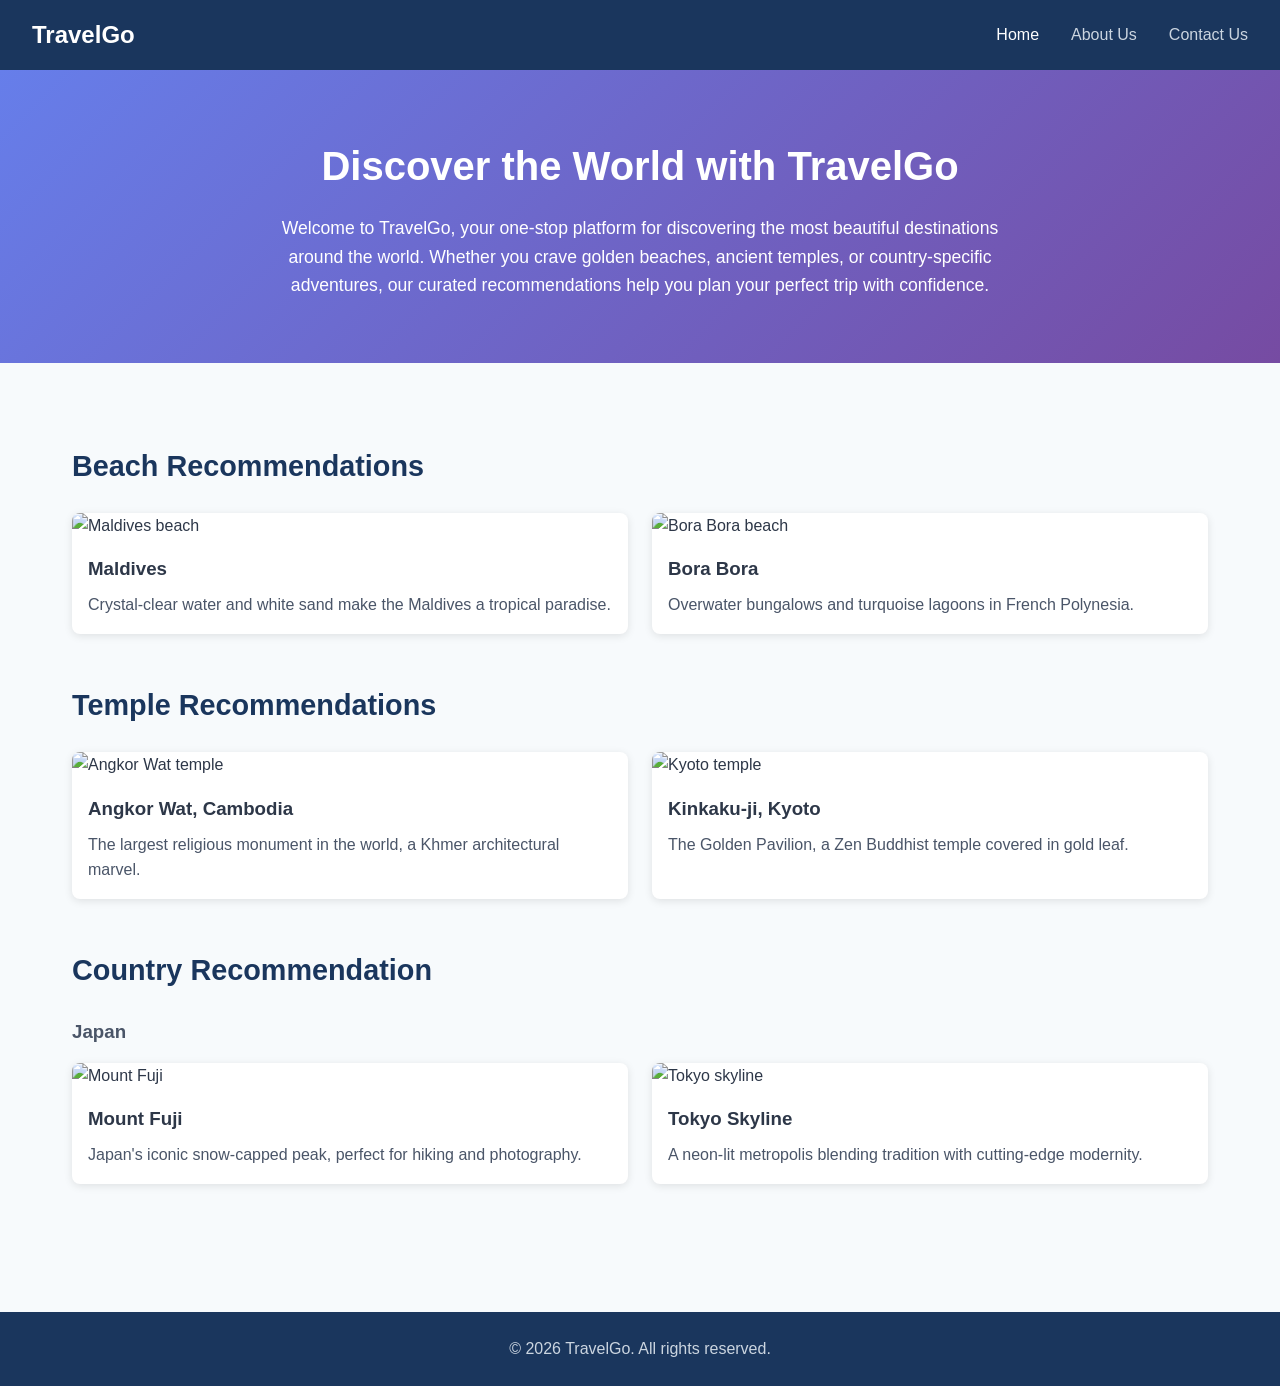
==== index.html @ f512ba94 "feat: initial travel recommendations site" ====
<!DOCTYPE html>
<html lang="en">
<head>
  <meta charset="UTF-8">
  <meta name="viewport" content="width=device-width, initial-scale=1.0">
  <title>TravelGo - Discover the World</title>
  <link rel="stylesheet" href="styles.css">
</head>
<body>
  <nav class="navbar">
    <div class="nav-brand">TravelGo</div>
    <ul class="nav-links">
      <li><a href="index.html" class="active">Home</a></li>
      <li><a href="about.html">About Us</a></li>
      <li><a href="contact.html">Contact Us</a></li>
    </ul>
  </nav>

  <header class="hero">
    <h1>Discover the World with TravelGo</h1>
    <p class="intro">
      Welcome to TravelGo, your one-stop platform for discovering the most beautiful destinations around the world. Whether you crave golden beaches, ancient temples, or country-specific adventures, our curated recommendations help you plan your perfect trip with confidence.
    </p>
  </header>

  <main>
    <section class="recommendations">
      <h2>Beach Recommendations</h2>
      <div class="cards">
        <article class="card">
          <img src="https://images.unsplash.com/photo-1507525428034-b723cf961d3e?w=600" alt="Maldives beach">
          <h3>Maldives</h3>
          <p>Crystal-clear water and white sand make the Maldives a tropical paradise.</p>
        </article>
        <article class="card">
          <img src="https://images.unsplash.com/photo-1519046904884-53103b34b206?w=600" alt="Bora Bora beach">
          <h3>Bora Bora</h3>
          <p>Overwater bungalows and turquoise lagoons in French Polynesia.</p>
        </article>
      </div>
    </section>

    <section class="recommendations">
      <h2>Temple Recommendations</h2>
      <div class="cards">
        <article class="card">
          <img src="https://images.unsplash.com/photo-1532186651327-6ac23687d189?w=600" alt="Angkor Wat temple">
          <h3>Angkor Wat, Cambodia</h3>
          <p>The largest religious monument in the world, a Khmer architectural marvel.</p>
        </article>
        <article class="card">
          <img src="https://images.unsplash.com/photo-1528181304800-259b08848526?w=600" alt="Kyoto temple">
          <h3>Kinkaku-ji, Kyoto</h3>
          <p>The Golden Pavilion, a Zen Buddhist temple covered in gold leaf.</p>
        </article>
      </div>
    </section>

    <section class="recommendations">
      <h2>Country Recommendation</h2>
      <h3>Japan</h3>
      <div class="cards">
        <article class="card">
          <img src="https://images.unsplash.com/photo-1493780474015-ba834fd0ce2f?w=600" alt="Mount Fuji">
          <h3>Mount Fuji</h3>
          <p>Japan's iconic snow-capped peak, perfect for hiking and photography.</p>
        </article>
        <article class="card">
          <img src="https://images.unsplash.com/photo-1545569310-15c45fa18a3c?w=600" alt="Tokyo skyline">
          <h3>Tokyo Skyline</h3>
          <p>A neon-lit metropolis blending tradition with cutting-edge modernity.</p>
        </article>
      </div>
    </section>
  </main>

  <footer>
    <p>&copy; 2026 TravelGo. All rights reserved.</p>
  </footer>

  <script src="script.js"></script>
</body>
</html>
---- styles.css ----
* { box-sizing: border-box; margin: 0; padding: 0; }

body {
  font-family: -apple-system, BlinkMacSystemFont, "Segoe UI", Roboto, sans-serif;
  line-height: 1.6;
  color: #2d3748;
  background: #f7fafc;
}

.navbar {
  background: #1a365d;
  color: #fff;
  display: flex;
  align-items: center;
  justify-content: space-between;
  padding: 1rem 2rem;
  position: sticky;
  top: 0;
  z-index: 10;
}

.nav-brand { font-size: 1.5rem; font-weight: bold; }
.nav-links { display: flex; gap: 2rem; list-style: none; }
.nav-links a {
  color: #cbd5e0;
  text-decoration: none;
  transition: color 0.2s;
}
.nav-links a:hover, .nav-links a.active { color: #fff; }

.hero {
  background: linear-gradient(135deg, #667eea 0%, #764ba2 100%);
  color: #fff;
  text-align: center;
  padding: 4rem 2rem;
}
.hero h1 { font-size: 2.5rem; margin-bottom: 1rem; }
.intro { max-width: 720px; margin: 0 auto; font-size: 1.1rem; }

main { max-width: 1200px; margin: 0 auto; padding: 2rem; }

.recommendations { margin: 3rem 0; }
.recommendations h2 { font-size: 1.8rem; margin-bottom: 1.5rem; color: #1a365d; }
.recommendations > h3 { margin-bottom: 1rem; color: #4a5568; }

.cards {
  display: grid;
  grid-template-columns: repeat(auto-fit, minmax(280px, 1fr));
  gap: 1.5rem;
}

.card {
  background: #fff;
  border-radius: 8px;
  overflow: hidden;
  box-shadow: 0 2px 8px rgba(0,0,0,0.1);
  transition: transform 0.2s;
}
.card:hover { transform: translateY(-4px); }
.card img { width: 100%; height: 200px; object-fit: cover; }
.card h3 { padding: 1rem 1rem 0.5rem; }
.card p { padding: 0 1rem 1rem; color: #4a5568; }

.about, .contact { padding: 3rem 2rem; max-width: 800px; }
.about section, .contact section { margin: 2rem 0; }
.about h1, .contact h1 { color: #1a365d; margin-bottom: 1rem; }
.about h2 { margin: 1.5rem 0 0.5rem; color: #2d3748; }
.about ul { padding-left: 1.5rem; }

.contact-form { margin-top: 2rem; }
.form-group { margin-bottom: 1rem; }
.form-group label { display: block; margin-bottom: 0.25rem; font-weight: 600; }
.form-group input, .form-group textarea {
  width: 100%;
  padding: 0.6rem;
  border: 1px solid #cbd5e0;
  border-radius: 4px;
  font: inherit;
}

.btn-submit {
  background: #1a365d;
  color: #fff;
  padding: 0.75rem 2rem;
  border: none;
  border-radius: 4px;
  font-size: 1rem;
  cursor: pointer;
}
.btn-submit:hover { background: #2c5282; }

#form-status { margin-top: 1rem; color: #2f855a; font-weight: 600; }

footer {
  background: #1a365d;
  color: #cbd5e0;
  text-align: center;
  padding: 1.5rem;
  margin-top: 3rem;
}
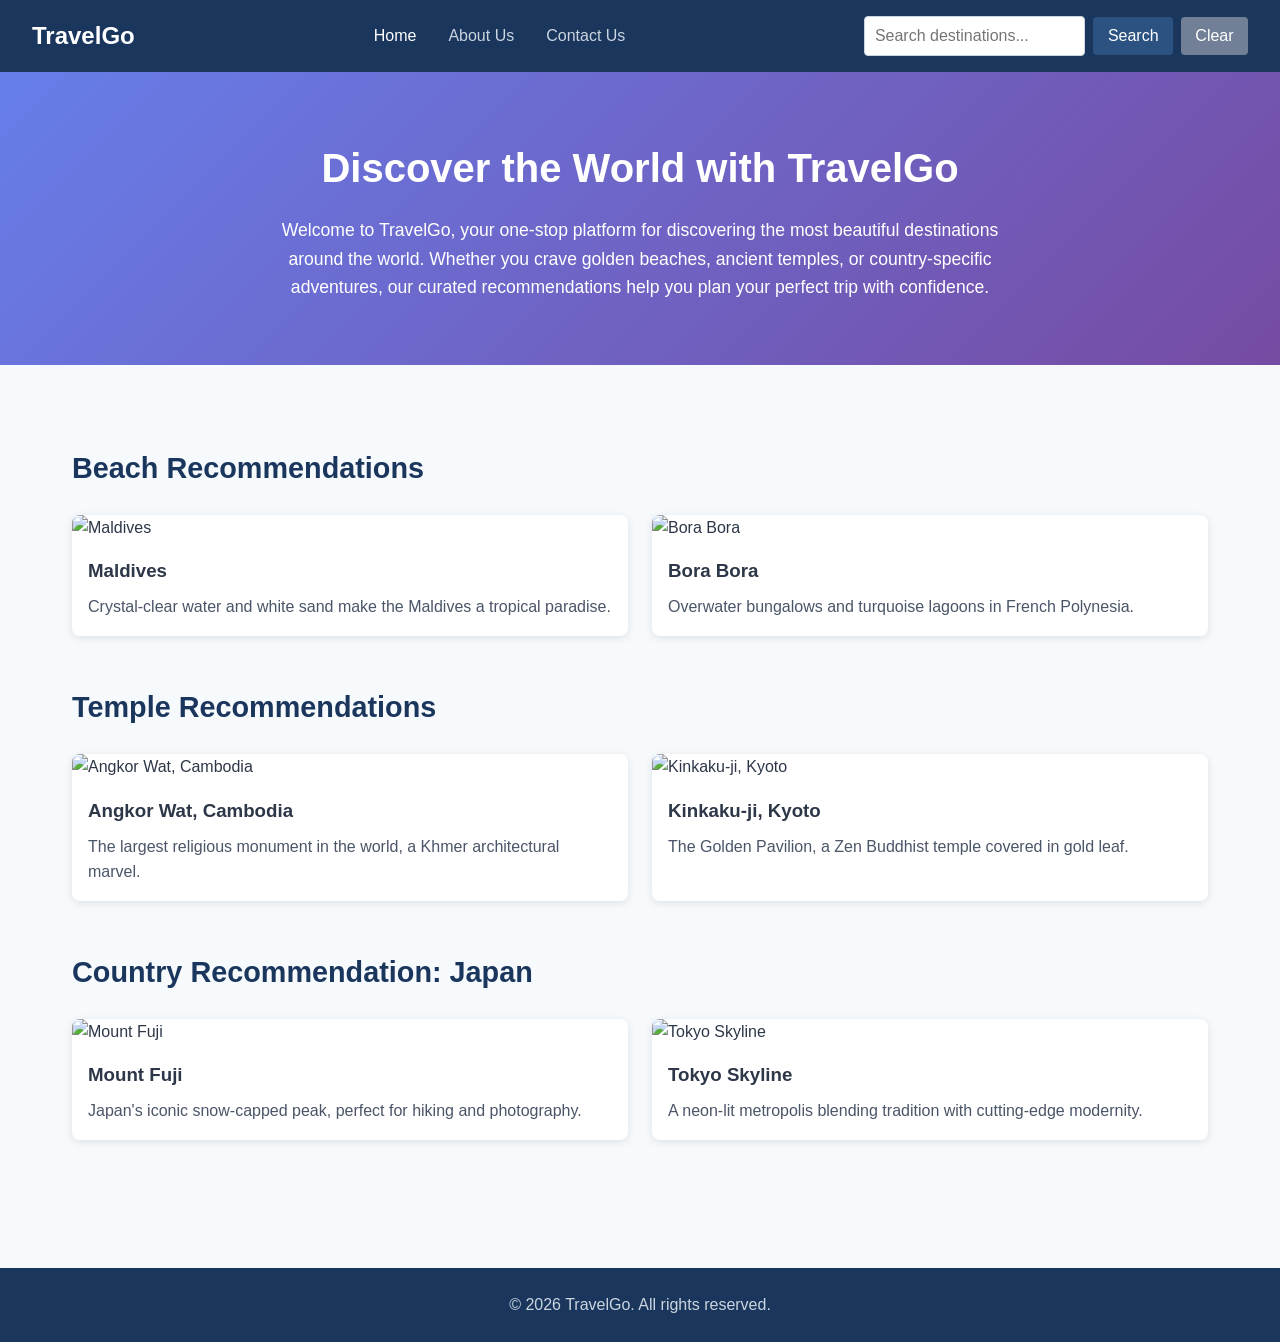
==== commit e281cc5a: "feat: add search nav + JS render + filter" ====
--- a/index.html
+++ b/index.html
@@ -14,6 +14,11 @@
       <li><a href="about.html">About Us</a></li>
       <li><a href="contact.html">Contact Us</a></li>
     </ul>
+    <div class="nav-search">
+      <input type="text" id="search-input" placeholder="Search destinations...">
+      <button id="search-btn" type="button">Search</button>
+      <button id="clear-btn" type="button">Clear</button>
+    </div>
   </nav>
 
   <header class="hero">
@@ -24,53 +29,19 @@
   </header>
 
   <main>
-    <section class="recommendations">
+    <section class="recommendations" data-type="beaches">
       <h2>Beach Recommendations</h2>
-      <div class="cards">
-        <article class="card">
-          <img src="https://images.unsplash.com/photo-1507525428034-b723cf961d3e?w=600" alt="Maldives beach">
-          <h3>Maldives</h3>
-          <p>Crystal-clear water and white sand make the Maldives a tropical paradise.</p>
-        </article>
-        <article class="card">
-          <img src="https://images.unsplash.com/photo-1519046904884-53103b34b206?w=600" alt="Bora Bora beach">
-          <h3>Bora Bora</h3>
-          <p>Overwater bungalows and turquoise lagoons in French Polynesia.</p>
-        </article>
-      </div>
+      <div class="cards" id="beach-cards"></div>
     </section>
 
-    <section class="recommendations">
+    <section class="recommendations" data-type="temples">
       <h2>Temple Recommendations</h2>
-      <div class="cards">
-        <article class="card">
-          <img src="https://images.unsplash.com/photo-1532186651327-6ac23687d189?w=600" alt="Angkor Wat temple">
-          <h3>Angkor Wat, Cambodia</h3>
-          <p>The largest religious monument in the world, a Khmer architectural marvel.</p>
-        </article>
-        <article class="card">
-          <img src="https://images.unsplash.com/photo-1528181304800-259b08848526?w=600" alt="Kyoto temple">
-          <h3>Kinkaku-ji, Kyoto</h3>
-          <p>The Golden Pavilion, a Zen Buddhist temple covered in gold leaf.</p>
-        </article>
-      </div>
+      <div class="cards" id="temple-cards"></div>
     </section>
 
-    <section class="recommendations">
-      <h2>Country Recommendation</h2>
-      <h3>Japan</h3>
-      <div class="cards">
-        <article class="card">
-          <img src="https://images.unsplash.com/photo-1493780474015-ba834fd0ce2f?w=600" alt="Mount Fuji">
-          <h3>Mount Fuji</h3>
-          <p>Japan's iconic snow-capped peak, perfect for hiking and photography.</p>
-        </article>
-        <article class="card">
-          <img src="https://images.unsplash.com/photo-1545569310-15c45fa18a3c?w=600" alt="Tokyo skyline">
-          <h3>Tokyo Skyline</h3>
-          <p>A neon-lit metropolis blending tradition with cutting-edge modernity.</p>
-        </article>
-      </div>
+    <section class="recommendations" data-type="countries">
+      <h2>Country Recommendation: Japan</h2>
+      <div class="cards" id="country-cards"></div>
     </section>
   </main>
 
--- a/styles.css
+++ b/styles.css
@@ -27,6 +27,27 @@
   transition: color 0.2s;
 }
 .nav-links a:hover, .nav-links a.active { color: #fff; }
+
+.nav-search { display: flex; gap: 0.5rem; align-items: center; }
+.nav-search input {
+  padding: 0.4rem 0.6rem;
+  border: 1px solid #cbd5e0;
+  border-radius: 4px;
+  font: inherit;
+  min-width: 200px;
+}
+.nav-search button {
+  padding: 0.4rem 0.9rem;
+  border: none;
+  border-radius: 4px;
+  background: #2c5282;
+  color: #fff;
+  cursor: pointer;
+  font: inherit;
+}
+.nav-search button:hover { background: #4299e1; }
+#clear-btn { background: #718096; }
+#clear-btn:hover { background: #a0aec0; }
 
 .hero {
   background: linear-gradient(135deg, #667eea 0%, #764ba2 100%);
